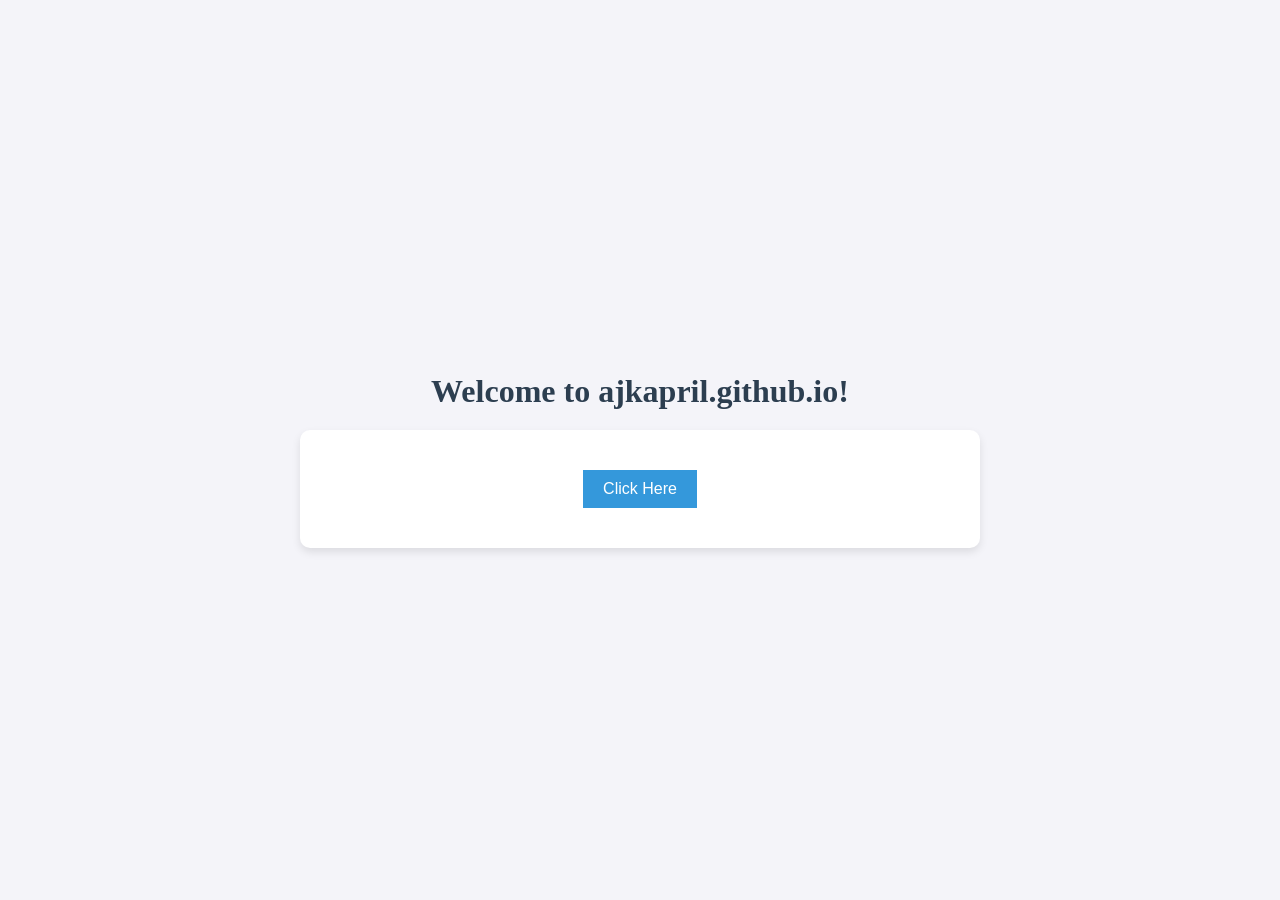
==== index.html @ 16df6cce "Enhance styling and add interactive button Added styles for container, headings, paragraphs, and but" ====
<!DOCTYPE html>
<html lang="en">
  <head>
    <meta charet="UTF-8">
    <meta name="viewport" content="width=device-width, initial-scale=1.0">
    <title>ajkapril.github.io</title>
    <style>
      body { /*overall styling of webpage */
        font-family:'Segoe UI'; /* sets the font for the page */
        background-color: #f4f4f9; /* sets the background colour for the whole page */
        color: #333; /* sets default text colour to dark grey */
        margin: 0; /* removes margin */
        padding: 0; /* removes default inner spacing */
        display: flex; /* turns on Flexbox - makes aligning elements easy */
        flex-direction: column; /* tells Flexbos to stack items inside the body vertically */
        align-items: center; /* centres content horizontally */
        justify-content: center; /* centres content vertically */
        min-height: 100vh; /* ensure the body takes up 100% of the screen height - important for vertical centring */
      }
      .container{ /* targets any class="container" */
        background-color: white; /* makes the background of this box white */
        padding: 40px; /* add 40 pixels of margin inside the bos */
        border-radius: 10px; /* rounds the outer corners */
        box-shadow: 0 4px 8px rgba(0,0,0,0.1); /* adds a semi-transparent drop shadow for 3D effect */
        text-align: center; /* centres text */
        max-width: 600px; /* max width of the box */
        width: 90%; /* box will take up 90% of the screen on smaller devices */
      }
      h1{ /* main title */
        color: #2c3e50; /* heading text colour - dark blue-grey */
        margin-bottom: 20px; /* adds empty space below the heading */    
      }
      p{ /* text paragraphs */
        line-height: 1.6; /* increases vertical space between lines */
        color: #555; /* medium grey */
        margin-bottom: 30px; /* adds space below paragraph */
      }
      .btn{ /* targets any class="btn" */
        background-color: #3498db; /* blue background */
        color: white; /* text inside the button - white */
        border: none; /* removes the default border */
        padding: 10px 20px; /* adds space around the button */
        font-size: 16px; /* text size inside the button */
        cursor: pointer; /* change moue cursor to pointing hand */
        transition: background-color 0.3s ease; /* smoothly animate changes to the background */
      }
      .btn:hover{ /* interactive effect on the button */
        background-color: #2980b9; /* changes background colour when hovering over the button */
      }
    </style>
  </head>
  <body>
    <h1>Welcome to ajkapril.github.io!</h1>
    <div class="container">
      <button class="btn" onclick="showMessage()">Click Here</button>
    </div>
    <script>
      function showMessage() {
        const messageArea = document.getElementById('message-area');
        messageArea.textContent = "Add something here"
      }
    </script>
  </body>
</html>
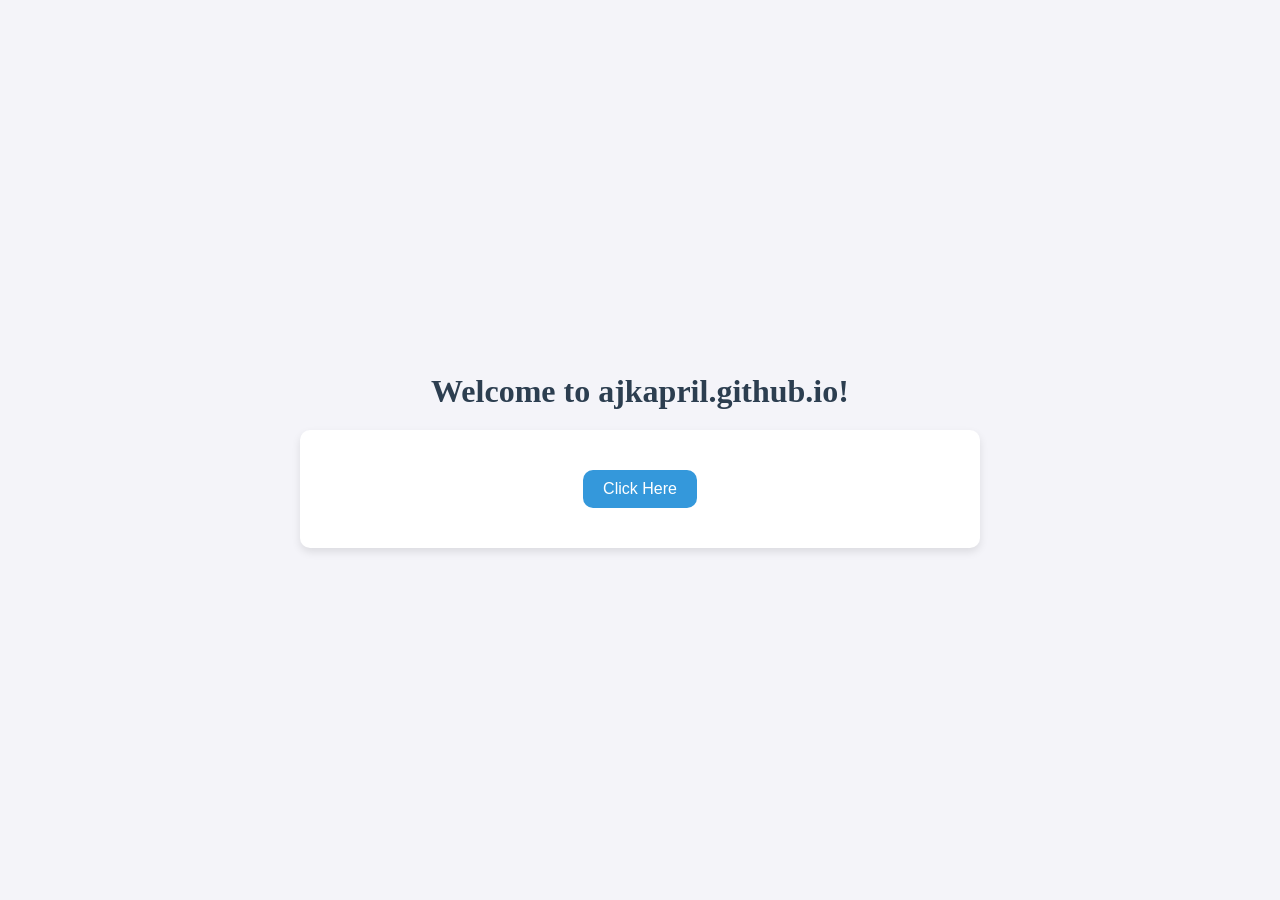
==== commit c28e40db: "Add border-radius to button styling" ====
--- a/index.html
+++ b/index.html
@@ -40,6 +40,7 @@
         color: white; /* text inside the button - white */
         border: none; /* removes the default border */
         padding: 10px 20px; /* adds space around the button */
+        border-radius: 10px; /* round the corner of the button */
         font-size: 16px; /* text size inside the button */
         cursor: pointer; /* change moue cursor to pointing hand */
         transition: background-color 0.3s ease; /* smoothly animate changes to the background */
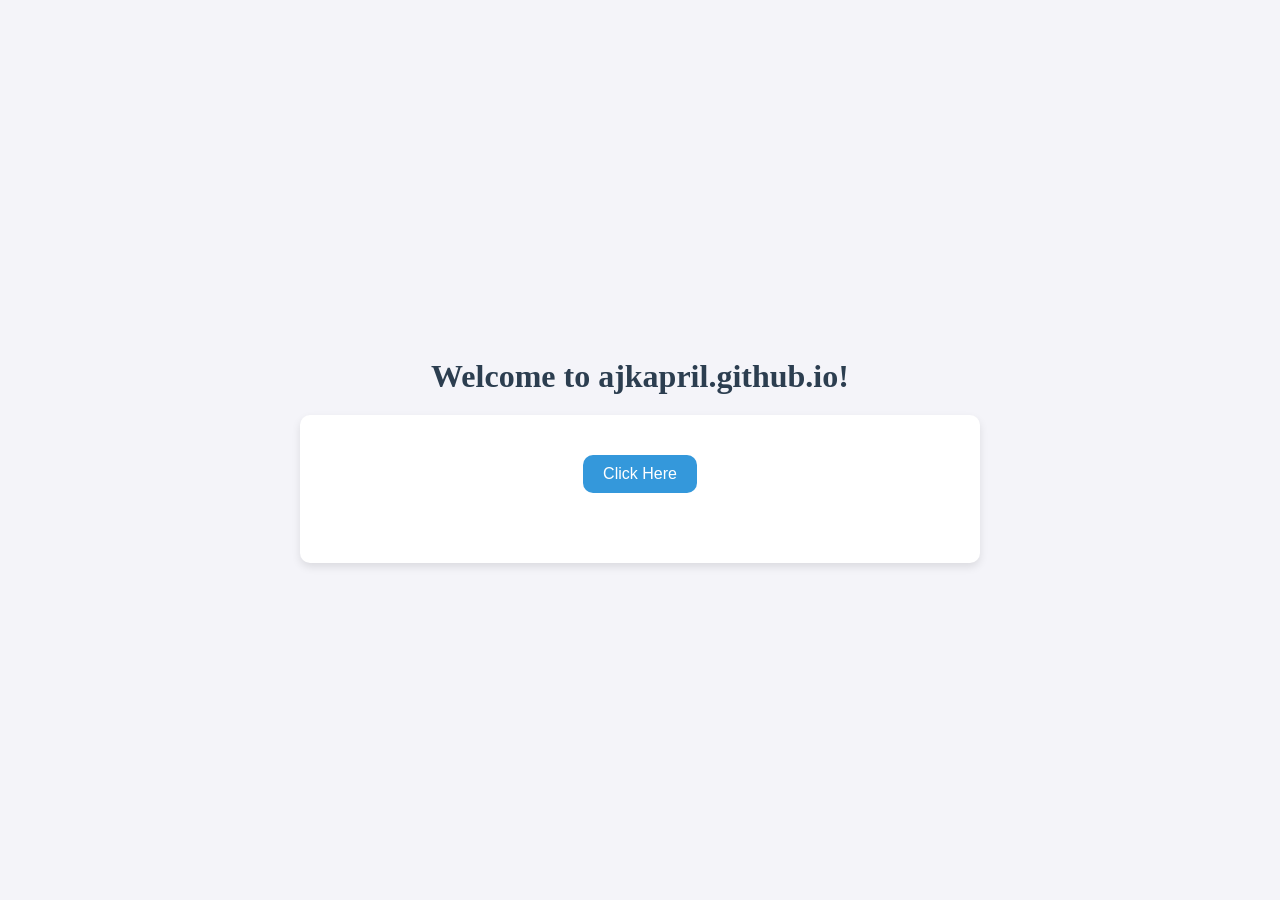
==== commit 41e09580: "Added message display" ====
--- a/index.html
+++ b/index.html
@@ -54,6 +54,7 @@
     <h1>Welcome to ajkapril.github.io!</h1>
     <div class="container">
       <button class="btn" onclick="showMessage()">Click Here</button>
+      <p id="message-area" style="margin-top: 20px; font-weight: bold; color: #27ae60;"></p>
     </div>
     <script>
       function showMessage() {
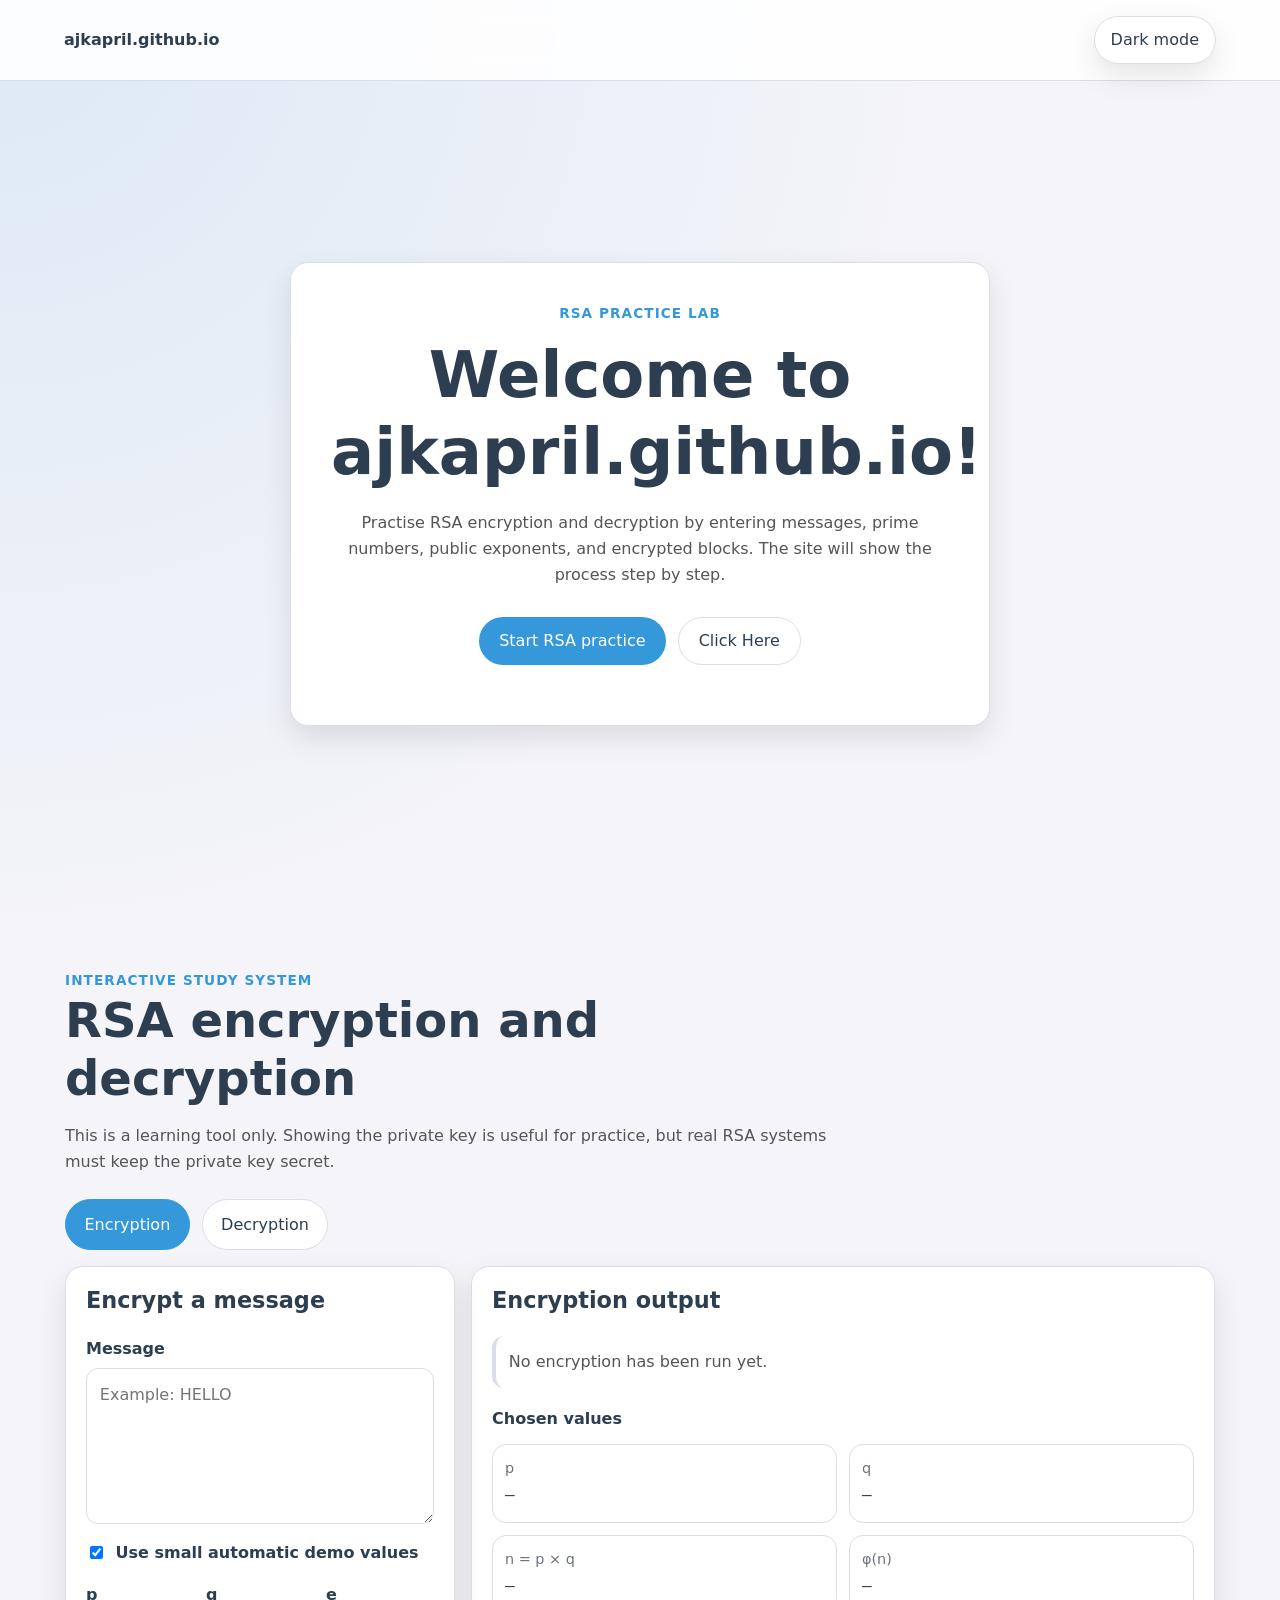
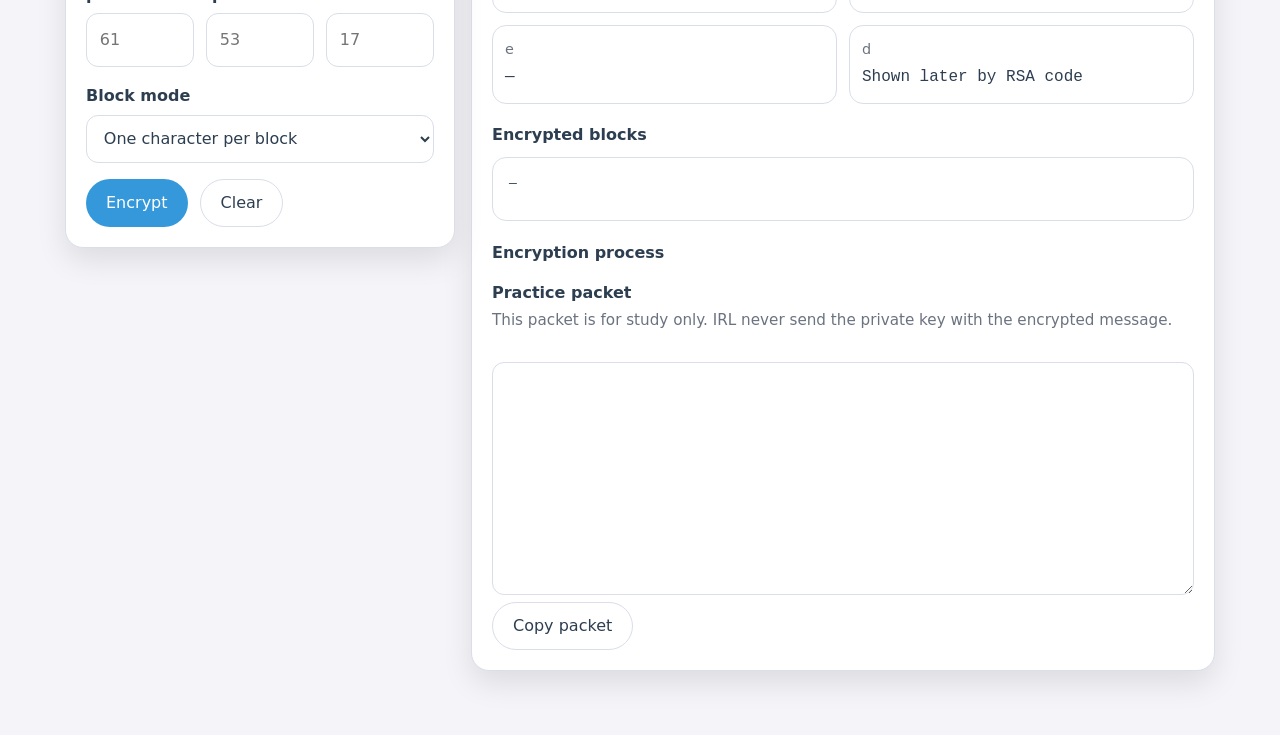
==== commit b326f511: "Update HTML structure and add RSA features" ====
--- a/index.html
+++ b/index.html
@@ -1,66 +1,292 @@
 <!DOCTYPE html>
-<html lang="en">
+<html lang="en" data-theme="light">
   <head>
-    <meta charet="UTF-8">
-    <meta name="viewport" content="width=device-width, initial-scale=1.0">
-    <title>ajkapril.github.io</title>
-    <style>
-      body { /*overall styling of webpage */
-        font-family:'Segoe UI'; /* sets the font for the page */
-        background-color: #f4f4f9; /* sets the background colour for the whole page */
-        color: #333; /* sets default text colour to dark grey */
-        margin: 0; /* removes margin */
-        padding: 0; /* removes default inner spacing */
-        display: flex; /* turns on Flexbox - makes aligning elements easy */
-        flex-direction: column; /* tells Flexbos to stack items inside the body vertically */
-        align-items: center; /* centres content horizontally */
-        justify-content: center; /* centres content vertically */
-        min-height: 100vh; /* ensure the body takes up 100% of the screen height - important for vertical centring */
-      }
-      .container{ /* targets any class="container" */
-        background-color: white; /* makes the background of this box white */
-        padding: 40px; /* add 40 pixels of margin inside the bos */
-        border-radius: 10px; /* rounds the outer corners */
-        box-shadow: 0 4px 8px rgba(0,0,0,0.1); /* adds a semi-transparent drop shadow for 3D effect */
-        text-align: center; /* centres text */
-        max-width: 600px; /* max width of the box */
-        width: 90%; /* box will take up 90% of the screen on smaller devices */
-      }
-      h1{ /* main title */
-        color: #2c3e50; /* heading text colour - dark blue-grey */
-        margin-bottom: 20px; /* adds empty space below the heading */    
-      }
-      p{ /* text paragraphs */
-        line-height: 1.6; /* increases vertical space between lines */
-        color: #555; /* medium grey */
-        margin-bottom: 30px; /* adds space below paragraph */
-      }
-      .btn{ /* targets any class="btn" */
-        background-color: #3498db; /* blue background */
-        color: white; /* text inside the button - white */
-        border: none; /* removes the default border */
-        padding: 10px 20px; /* adds space around the button */
-        border-radius: 10px; /* round the corner of the button */
-        font-size: 16px; /* text size inside the button */
-        cursor: pointer; /* change moue cursor to pointing hand */
-        transition: background-color 0.3s ease; /* smoothly animate changes to the background */
-      }
-      .btn:hover{ /* interactive effect on the button */
-        background-color: #2980b9; /* changes background colour when hovering over the button */
-      }
-    </style>
+    <meta charset="UTF-8" />
+    <meta name="viewport" content="width=device-width, initial-scale=1.0" />
+
+    <title>ajkapril.github.io | RSA Practice Lab</title>
+
+    <link rel="stylesheet" href="styles.css" />
+    <script src="script.js" defer></script>
   </head>
+
   <body>
-    <h1>Welcome to ajkapril.github.io!</h1>
-    <div class="container">
-      <button class="btn" onclick="showMessage()">Click Here</button>
-      <p id="message-area" style="margin-top: 20px; font-weight: bold; color: #27ae60;"></p>
-    </div>
-    <script>
-      function showMessage() {
-        const messageArea = document.getElementById('message-area');
-        messageArea.textContent = "Add something here"
-      }
-    </script>
+    <header class="topbar">
+      <a class="brand" href="#">ajkapril.github.io</a>
+
+      <button
+        id="theme-toggle"
+        class="theme-toggle"
+        type="button"
+        aria-pressed="false"
+      >
+        <span id="theme-toggle-text">Dark mode</span>
+      </button>
+    </header>
+
+    <main>
+      <!-- WELCOME SECTION -->
+      <section class="hero">
+        <div class="container hero-card">
+          <p class="eyebrow">RSA Practice Lab</p>
+
+          <h1>Welcome to ajkapril.github.io!</h1>
+
+          <p>
+            Practise RSA encryption and decryption by entering messages, prime
+            numbers, public exponents, and encrypted blocks. The site will show
+            the process step by step.
+          </p>
+
+          <div class="button-row center">
+            <button id="start-rsa" class="btn" type="button">
+              Start RSA practice
+            </button>
+
+            <button id="show-message" class="btn btn-secondary" type="button">
+              Click Here
+            </button>
+          </div>
+
+          <p id="message-area" class="message-area"></p>
+        </div>
+      </section>
+
+      <!-- RSA LAB SECTION -->
+      <section id="rsa-lab" class="rsa-lab">
+        <div class="container-wide">
+          <div class="section-heading">
+            <p class="eyebrow">Interactive study system</p>
+            <h2>RSA encryption and decryption</h2>
+            <p>
+              This is a learning tool only. Showing the private key is useful
+              for practice, but real RSA systems must keep the private key
+              secret.
+            </p>
+          </div>
+
+          <div class="tabs" role="tablist" aria-label="RSA sections">
+            <button
+              id="encrypt-tab"
+              class="tab-button active"
+              type="button"
+              data-tab-target="encrypt-panel"
+              aria-controls="encrypt-panel"
+              aria-selected="true"
+            >
+              Encryption
+            </button>
+
+            <button
+              id="decrypt-tab"
+              class="tab-button"
+              type="button"
+              data-tab-target="decrypt-panel"
+              aria-controls="decrypt-panel"
+              aria-selected="false"
+            >
+              Decryption
+            </button>
+          </div>
+
+          <!-- ENCRYPTION PANEL -->
+          <section
+            id="encrypt-panel"
+            class="tab-panel active-panel"
+            role="tabpanel"
+            aria-labelledby="encrypt-tab"
+            data-tab-panel
+          >
+            <form id="encrypt-form" class="card form-card">
+              <h3>Encrypt a message</h3>
+
+              <label class="field">
+                <span>Message</span>
+                <textarea
+                  id="encrypt-message"
+                  rows="5"
+                  placeholder="Example: HELLO"
+                  required
+                ></textarea>
+              </label>
+
+              <label class="checkbox-field">
+                <input id="auto-values" type="checkbox" checked />
+                <span>Use small automatic demo values</span>
+              </label>
+
+              <div class="number-grid">
+                <label class="field">
+                  <span>p</span>
+                  <input id="encrypt-p" type="number" min="2" placeholder="61" />
+                </label>
+
+                <label class="field">
+                  <span>q</span>
+                  <input id="encrypt-q" type="number" min="2" placeholder="53" />
+                </label>
+
+                <label class="field">
+                  <span>e</span>
+                  <input id="encrypt-e" type="number" min="2" placeholder="17" />
+                </label>
+              </div>
+
+              <label class="field">
+                <span>Block mode</span>
+                <select id="block-mode">
+                  <option value="one-character">One character per block</option>
+                  <option value="auto">Auto block size</option>
+                </select>
+              </label>
+
+              <div class="button-row">
+                <button class="btn" type="submit">Encrypt</button>
+                <button class="btn btn-secondary" type="reset">Clear</button>
+              </div>
+            </form>
+
+            <section class="card result-card" aria-live="polite">
+              <h3>Encryption output</h3>
+
+              <p id="encrypt-status" class="status">
+                No encryption has been run yet.
+              </p>
+
+              <h4>Chosen values</h4>
+
+              <dl class="key-grid">
+                <div>
+                  <dt>p</dt>
+                  <dd id="out-p">—</dd>
+                </div>
+
+                <div>
+                  <dt>q</dt>
+                  <dd id="out-q">—</dd>
+                </div>
+
+                <div>
+                  <dt>n = p × q</dt>
+                  <dd id="out-n">—</dd>
+                </div>
+
+                <div>
+                  <dt>φ(n)</dt>
+                  <dd id="out-phi">—</dd>
+                </div>
+
+                <div>
+                  <dt>e</dt>
+                  <dd id="out-e">—</dd>
+                </div>
+
+                <div>
+                  <dt>d</dt>
+                  <dd id="out-d">Shown later by RSA code</dd>
+                </div>
+              </dl>
+
+              <h4>Encrypted blocks</h4>
+              <pre id="encrypted-blocks" class="output-box">—</pre>
+
+              <h4>Encryption process</h4>
+              <ol id="encrypt-process" class="steps"></ol>
+
+              <h4>Practice packet</h4>
+              <p class="hint">
+                This packet is for study only. IRL never send the
+                private key with the encrypted message.
+              </p>
+
+              <textarea id="share-packet" rows="8" readonly></textarea>
+
+              <div class="button-row">
+                <button id="copy-packet" class="btn btn-secondary" type="button">
+                  Copy packet
+                </button>
+              </div>
+            </section>
+          </section>
+
+          <!-- DECRYPTION PANEL -->
+          <section
+            id="decrypt-panel"
+            class="tab-panel"
+            role="tabpanel"
+            aria-labelledby="decrypt-tab"
+            data-tab-panel
+            hidden
+          >
+            <form id="decrypt-form" class="card form-card">
+              <h3>Decrypt a message</h3>
+
+              <label class="field">
+                <span>Paste practice packet JSON</span>
+                <textarea
+                  id="decrypt-packet"
+                  rows="6"
+                  placeholder="Paste the packet generated by the encryption section"
+                ></textarea>
+              </label>
+
+              <p class="divider-text">or enter values manually</p>
+
+              <label class="field">
+                <span>Encrypted blocks</span>
+                <textarea
+                  id="decrypt-ciphertext"
+                  rows="4"
+                  placeholder="Example: 3000, 28, 2726"
+                ></textarea>
+              </label>
+
+              <div class="number-grid two-columns">
+                <label class="field">
+                  <span>n</span>
+                  <input id="decrypt-n" type="number" min="2" placeholder="3233" />
+                </label>
+
+                <label class="field">
+                  <span>d</span>
+                  <input id="decrypt-d" type="number" min="2" placeholder="2753" />
+                </label>
+              </div>
+
+              <label class="field">
+                <span>Original block widths</span>
+                <input
+                  id="decrypt-block-widths"
+                  type="text"
+                  placeholder="Example: 3, 3, 3"
+                />
+              </label>
+
+              <div class="button-row">
+                <button class="btn" type="submit">Decrypt</button>
+                <button class="btn btn-secondary" type="reset">Clear</button>
+              </div>
+            </form>
+
+            <section class="card result-card" aria-live="polite">
+              <h3>Decryption output</h3>
+
+              <p id="decrypt-status" class="status">
+                No decryption has been run yet.
+              </p>
+
+              <h4>Recovered message</h4>
+              <pre id="decrypted-message" class="output-box">—</pre>
+
+              <h4>Decrypted blocks</h4>
+              <pre id="decrypt-blocks" class="output-box">—</pre>
+
+              <h4>Decryption process</h4>
+              <ol id="decrypt-process" class="steps"></ol>
+            </section>
+          </section>
+        </div>
+      </section>
+    </main>
   </body>
 </html>
--- a/styles.css
+++ b/styles.css
@@ -0,0 +1,440 @@
+:root {
+  color-scheme: light;
+
+  --bg: #f4f4f9;
+  --bg-soft: #ffffff;
+  --card-bg: #ffffff;
+  --text: #2c3e50;
+  --text-soft: #555;
+  --muted: #6b7280;
+  --border: #d9dee8;
+
+  --accent: #3498db;
+  --accent-hover: #2980b9;
+  --accent-soft: rgba(52, 152, 219, 0.12);
+
+  --success: #27ae60;
+  --danger: #c0392b;
+
+  --shadow: 0 12px 30px rgba(0, 0, 0, 0.1);
+  --radius: 18px;
+}
+
+html[data-theme="dark"] {
+  color-scheme: dark;
+
+  --bg: #0f172a;
+  --bg-soft: #111827;
+  --card-bg: #172033;
+  --text: #e5e7eb;
+  --text-soft: #cbd5e1;
+  --muted: #94a3b8;
+  --border: #334155;
+
+  --accent: #60a5fa;
+  --accent-hover: #3b82f6;
+  --accent-soft: rgba(96, 165, 250, 0.16);
+
+  --success: #4ade80;
+  --danger: #f87171;
+
+  --shadow: 0 12px 30px rgba(0, 0, 0, 0.35);
+}
+
+* {
+  box-sizing: border-box;
+}
+
+html {
+  scroll-behavior: smooth;
+}
+
+body {
+  margin: 0;
+  padding: 0;
+  min-height: 100vh;
+  font-family: "Segoe UI", system-ui, -apple-system, BlinkMacSystemFont, sans-serif;
+  background:
+    radial-gradient(circle at top left, var(--accent-soft), transparent 35%),
+    var(--bg);
+  color: var(--text);
+  line-height: 1.6;
+}
+
+button,
+input,
+textarea,
+select {
+  font: inherit;
+}
+
+button {
+  cursor: pointer;
+}
+
+.topbar {
+  position: sticky;
+  top: 0;
+  z-index: 10;
+
+  display: flex;
+  justify-content: space-between;
+  align-items: center;
+  gap: 1rem;
+
+  padding: 1rem 5%;
+  background: color-mix(in srgb, var(--bg-soft) 88%, transparent);
+  border-bottom: 1px solid var(--border);
+  backdrop-filter: blur(14px);
+}
+
+.brand {
+  color: var(--text);
+  font-weight: 700;
+  text-decoration: none;
+}
+
+.theme-toggle {
+  border: 1px solid var(--border);
+  border-radius: 999px;
+  background: var(--card-bg);
+  color: var(--text);
+  padding: 0.65rem 1rem;
+  box-shadow: var(--shadow);
+}
+
+.theme-toggle:hover {
+  border-color: var(--accent);
+}
+
+.hero {
+  min-height: calc(100vh - 75px);
+  display: flex;
+  justify-content: center;
+  align-items: center;
+  padding: 3rem 1rem;
+}
+
+.container {
+  background-color: var(--card-bg);
+  padding: 40px;
+  border-radius: var(--radius);
+  box-shadow: var(--shadow);
+  text-align: center;
+  max-width: 700px;
+  width: 90%;
+  border: 1px solid var(--border);
+}
+
+.container-wide {
+  max-width: 1150px;
+  width: min(1150px, calc(100% - 2rem));
+  margin: 0 auto;
+}
+
+.hero-card {
+  position: relative;
+  overflow: hidden;
+}
+
+.eyebrow {
+  margin: 0 0 0.75rem;
+  color: var(--accent);
+  font-weight: 700;
+  letter-spacing: 0.08em;
+  text-transform: uppercase;
+  font-size: 0.85rem;
+}
+
+h1,
+h2,
+h3,
+h4 {
+  color: var(--text);
+  line-height: 1.2;
+}
+
+h1 {
+  margin: 0 0 20px;
+  font-size: clamp(2.1rem, 5vw, 4rem);
+}
+
+h2 {
+  margin: 0 0 0.75rem;
+  font-size: clamp(1.9rem, 4vw, 3rem);
+}
+
+h3 {
+  margin-top: 0;
+  font-size: 1.4rem;
+}
+
+h4 {
+  margin-bottom: 0.75rem;
+}
+
+p {
+  color: var(--text-soft);
+  margin-bottom: 30px;
+}
+
+.btn {
+  background-color: var(--accent);
+  color: white;
+  border: none;
+  padding: 10px 20px;
+  border-radius: 999px;
+  font-size: 16px;
+  transition:
+    background-color 0.3s ease,
+    transform 0.2s ease,
+    box-shadow 0.2s ease;
+}
+
+.btn:hover {
+  background-color: var(--accent-hover);
+  transform: translateY(-1px);
+}
+
+.btn-secondary {
+  background-color: transparent;
+  color: var(--text);
+  border: 1px solid var(--border);
+}
+
+.btn-secondary:hover {
+  background-color: var(--accent-soft);
+  color: var(--text);
+}
+
+.button-row {
+  display: flex;
+  flex-wrap: wrap;
+  gap: 0.75rem;
+}
+
+.button-row.center {
+  justify-content: center;
+}
+
+.message-area {
+  margin-top: 20px;
+  margin-bottom: 0;
+  font-weight: bold;
+  color: var(--success);
+}
+
+.rsa-lab {
+  padding: 4rem 0;
+}
+
+.section-heading {
+  max-width: 800px;
+  margin-bottom: 1.5rem;
+}
+
+.section-heading p {
+  margin-bottom: 0;
+}
+
+.tabs {
+  display: flex;
+  flex-wrap: wrap;
+  gap: 0.75rem;
+  margin-bottom: 1rem;
+}
+
+.tab-button {
+  border: 1px solid var(--border);
+  background: var(--card-bg);
+  color: var(--text);
+  padding: 0.75rem 1.15rem;
+  border-radius: 999px;
+}
+
+.tab-button.active {
+  background: var(--accent);
+  color: white;
+  border-color: var(--accent);
+}
+
+.tab-panel {
+  display: none;
+}
+
+.tab-panel.active-panel {
+  display: grid;
+  grid-template-columns: minmax(280px, 390px) minmax(0, 1fr);
+  gap: 1rem;
+  align-items: start;
+}
+
+.tab-panel[hidden] {
+  display: none;
+}
+
+.card {
+  background: var(--card-bg);
+  border: 1px solid var(--border);
+  border-radius: var(--radius);
+  box-shadow: var(--shadow);
+  padding: 1.25rem;
+}
+
+.form-card {
+  position: sticky;
+  top: 95px;
+}
+
+.field {
+  display: grid;
+  gap: 0.4rem;
+  margin-bottom: 1rem;
+}
+
+.field span,
+.checkbox-field span {
+  color: var(--text);
+  font-weight: 650;
+}
+
+input,
+textarea,
+select {
+  width: 100%;
+  border: 1px solid var(--border);
+  border-radius: 12px;
+  padding: 0.8rem;
+  background: var(--bg-soft);
+  color: var(--text);
+}
+
+textarea {
+  resize: vertical;
+}
+
+input:focus,
+textarea:focus,
+select:focus,
+button:focus-visible {
+  outline: 3px solid var(--accent-soft);
+  border-color: var(--accent);
+}
+
+.checkbox-field {
+  display: flex;
+  align-items: flex-start;
+  gap: 0.6rem;
+  margin-bottom: 1rem;
+}
+
+.checkbox-field input {
+  width: auto;
+  margin-top: 0.35rem;
+}
+
+.number-grid {
+  display: grid;
+  grid-template-columns: repeat(3, 1fr);
+  gap: 0.75rem;
+}
+
+.number-grid.two-columns {
+  grid-template-columns: repeat(2, 1fr);
+}
+
+.status {
+  border-left: 4px solid var(--border);
+  background: var(--bg-soft);
+  border-radius: 12px;
+  padding: 0.8rem;
+  margin-bottom: 1.25rem;
+}
+
+.status[data-kind="success"] {
+  border-left-color: var(--success);
+}
+
+.status[data-kind="error"] {
+  border-left-color: var(--danger);
+  color: var(--danger);
+}
+
+.status[data-kind="working"] {
+  border-left-color: var(--accent);
+}
+
+.key-grid {
+  display: grid;
+  grid-template-columns: repeat(2, minmax(0, 1fr));
+  gap: 0.75rem;
+}
+
+.key-grid div {
+  border: 1px solid var(--border);
+  border-radius: 14px;
+  background: var(--bg-soft);
+  padding: 0.75rem;
+}
+
+.key-grid dt {
+  color: var(--muted);
+  font-size: 0.9rem;
+}
+
+.key-grid dd {
+  margin: 0.25rem 0 0;
+  overflow-wrap: anywhere;
+  font-family: Consolas, "Courier New", monospace;
+}
+
+.output-box {
+  min-height: 4rem;
+  white-space: pre-wrap;
+  overflow-wrap: anywhere;
+  border: 1px solid var(--border);
+  border-radius: 14px;
+  background: var(--bg-soft);
+  padding: 1rem;
+  color: var(--text);
+}
+
+.steps {
+  padding-left: 1.4rem;
+}
+
+.steps li {
+  margin-bottom: 0.8rem;
+}
+
+.hint {
+  color: var(--muted);
+  font-size: 0.95rem;
+  margin-top: -0.4rem;
+}
+
+.divider-text {
+  text-align: center;
+  color: var(--muted);
+  margin: 1.25rem 0;
+}
+
+@media (max-width: 850px) {
+  .tab-panel.active-panel {
+    grid-template-columns: 1fr;
+  }
+
+  .form-card {
+    position: static;
+  }
+
+  .number-grid,
+  .number-grid.two-columns,
+  .key-grid {
+    grid-template-columns: 1fr;
+  }
+
+  .topbar {
+    padding-inline: 1rem;
+  }
+}
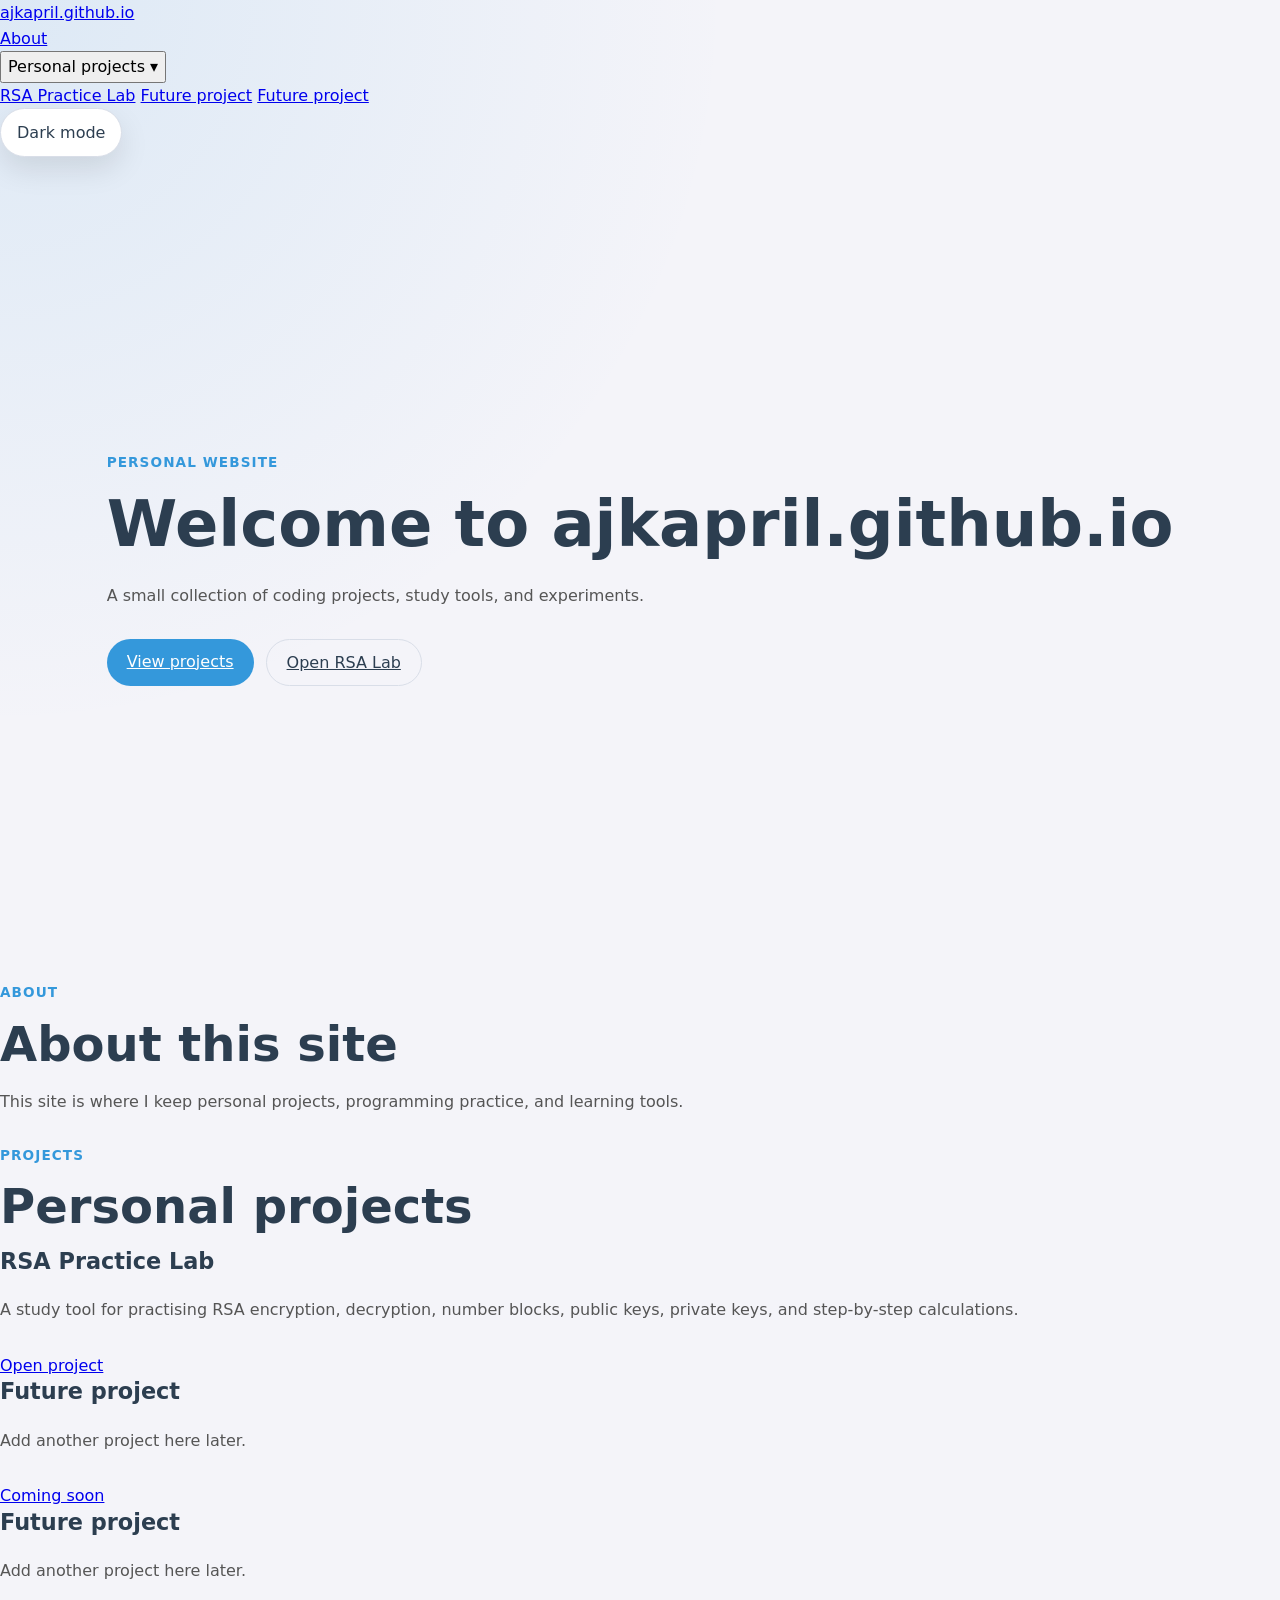
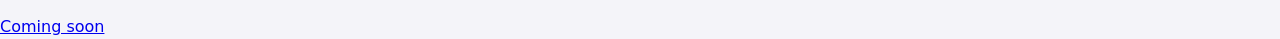
==== commit 49c83c85: "Refactor index.html for better structure and content Updated the title and navigation structure, mod" ====
--- a/index.html
+++ b/index.html
@@ -4,15 +4,32 @@
     <meta charset="UTF-8" />
     <meta name="viewport" content="width=device-width, initial-scale=1.0" />
 
-    <title>ajkapril.github.io | RSA Practice Lab</title>
+    <title>ajkapril.github.io</title>
 
     <link rel="stylesheet" href="styles.css" />
     <script src="script.js" defer></script>
   </head>
 
   <body>
-    <header class="topbar">
-      <a class="brand" href="#">ajkapril.github.io</a>
+    <header class="site-header">
+      <a class="logo" href="index.html">ajkapril.github.io</a>
+
+      <nav class="main-nav" aria-label="Main navigation">
+        <a href="#about">About</a>
+
+        <div class="dropdown">
+          <button class="dropdown-button" type="button">
+            Personal projects
+            <span aria-hidden="true">▾</span>
+          </button>
+
+          <div class="dropdown-menu">
+            <a href="projects/rsa/">RSA Practice Lab</a>
+            <a href="#">Future project</a>
+            <a href="#">Future project</a>
+          </div>
+        </div>
+      </nav>
 
       <button
         id="theme-toggle"
@@ -20,271 +37,85 @@
         type="button"
         aria-pressed="false"
       >
-        <span id="theme-toggle-text">Dark mode</span>
+        Dark mode
       </button>
     </header>
 
     <main>
-      <!-- WELCOME SECTION -->
       <section class="hero">
-        <div class="container hero-card">
-          <p class="eyebrow">RSA Practice Lab</p>
+        <div class="hero-card">
+          <p class="eyebrow">Personal website</p>
 
-          <h1>Welcome to ajkapril.github.io!</h1>
+          <h1>Welcome to ajkapril.github.io</h1>
 
           <p>
-            Practise RSA encryption and decryption by entering messages, prime
-            numbers, public exponents, and encrypted blocks. The site will show
-            the process step by step.
+            A small collection of coding projects, study tools, and experiments.
           </p>
 
-          <div class="button-row center">
-            <button id="start-rsa" class="btn" type="button">
-              Start RSA practice
-            </button>
-
-            <button id="show-message" class="btn btn-secondary" type="button">
-              Click Here
-            </button>
+          <div class="button-row">
+            <a class="btn" href="#projects">View projects</a>
+            <a class="btn btn-secondary" href="projects/rsa/">Open RSA Lab</a>
           </div>
-
-          <p id="message-area" class="message-area"></p>
         </div>
       </section>
 
-      <!-- RSA LAB SECTION -->
-      <section id="rsa-lab" class="rsa-lab">
-        <div class="container-wide">
-          <div class="section-heading">
-            <p class="eyebrow">Interactive study system</p>
-            <h2>RSA encryption and decryption</h2>
-            <p>
-              This is a learning tool only. Showing the private key is useful
-              for practice, but real RSA systems must keep the private key
-              secret.
-            </p>
-          </div>
+      <section id="about" class="section">
+        <div class="section-inner">
+          <p class="eyebrow">About</p>
 
-          <div class="tabs" role="tablist" aria-label="RSA sections">
-            <button
-              id="encrypt-tab"
-              class="tab-button active"
-              type="button"
-              data-tab-target="encrypt-panel"
-              aria-controls="encrypt-panel"
-              aria-selected="true"
-            >
-              Encryption
-            </button>
+          <h2>About this site</h2>
 
-            <button
-              id="decrypt-tab"
-              class="tab-button"
-              type="button"
-              data-tab-target="decrypt-panel"
-              aria-controls="decrypt-panel"
-              aria-selected="false"
-            >
-              Decryption
-            </button>
-          </div>
+          <p>
+            This site is where I keep personal projects, programming practice,
+            and learning tools.
+          </p>
+        </div>
+      </section>
 
-          <!-- ENCRYPTION PANEL -->
-          <section
-            id="encrypt-panel"
-            class="tab-panel active-panel"
-            role="tabpanel"
-            aria-labelledby="encrypt-tab"
-            data-tab-panel
-          >
-            <form id="encrypt-form" class="card form-card">
-              <h3>Encrypt a message</h3>
+      <section id="projects" class="section">
+        <div class="section-inner">
+          <p class="eyebrow">Projects</p>
 
-              <label class="field">
-                <span>Message</span>
-                <textarea
-                  id="encrypt-message"
-                  rows="5"
-                  placeholder="Example: HELLO"
-                  required
-                ></textarea>
-              </label>
+          <h2>Personal projects</h2>
 
-              <label class="checkbox-field">
-                <input id="auto-values" type="checkbox" checked />
-                <span>Use small automatic demo values</span>
-              </label>
+          <div class="project-grid">
+            <article class="project-card">
+              <h3>RSA Practice Lab</h3>
 
-              <div class="number-grid">
-                <label class="field">
-                  <span>p</span>
-                  <input id="encrypt-p" type="number" min="2" placeholder="61" />
-                </label>
-
-                <label class="field">
-                  <span>q</span>
-                  <input id="encrypt-q" type="number" min="2" placeholder="53" />
-                </label>
-
-                <label class="field">
-                  <span>e</span>
-                  <input id="encrypt-e" type="number" min="2" placeholder="17" />
-                </label>
-              </div>
-
-              <label class="field">
-                <span>Block mode</span>
-                <select id="block-mode">
-                  <option value="one-character">One character per block</option>
-                  <option value="auto">Auto block size</option>
-                </select>
-              </label>
-
-              <div class="button-row">
-                <button class="btn" type="submit">Encrypt</button>
-                <button class="btn btn-secondary" type="reset">Clear</button>
-              </div>
-            </form>
-
-            <section class="card result-card" aria-live="polite">
-              <h3>Encryption output</h3>
-
-              <p id="encrypt-status" class="status">
-                No encryption has been run yet.
+              <p>
+                A study tool for practising RSA encryption, decryption, number
+                blocks, public keys, private keys, and step-by-step calculations.
               </p>
 
-              <h4>Chosen values</h4>
+              <a class="project-link" href="projects/rsa/">
+                Open project
+              </a>
+            </article>
 
-              <dl class="key-grid">
-                <div>
-                  <dt>p</dt>
-                  <dd id="out-p">—</dd>
-                </div>
+            <article class="project-card muted-card">
+              <h3>Future project</h3>
 
-                <div>
-                  <dt>q</dt>
-                  <dd id="out-q">—</dd>
-                </div>
-
-                <div>
-                  <dt>n = p × q</dt>
-                  <dd id="out-n">—</dd>
-                </div>
-
-                <div>
-                  <dt>φ(n)</dt>
-                  <dd id="out-phi">—</dd>
-                </div>
-
-                <div>
-                  <dt>e</dt>
-                  <dd id="out-e">—</dd>
-                </div>
-
-                <div>
-                  <dt>d</dt>
-                  <dd id="out-d">Shown later by RSA code</dd>
-                </div>
-              </dl>
-
-              <h4>Encrypted blocks</h4>
-              <pre id="encrypted-blocks" class="output-box">—</pre>
-
-              <h4>Encryption process</h4>
-              <ol id="encrypt-process" class="steps"></ol>
-
-              <h4>Practice packet</h4>
-              <p class="hint">
-                This packet is for study only. IRL never send the
-                private key with the encrypted message.
+              <p>
+                Add another project here later.
               </p>
 
-              <textarea id="share-packet" rows="8" readonly></textarea>
+              <a class="project-link disabled-link" href="#">
+                Coming soon
+              </a>
+            </article>
 
-              <div class="button-row">
-                <button id="copy-packet" class="btn btn-secondary" type="button">
-                  Copy packet
-                </button>
-              </div>
-            </section>
-          </section>
+            <article class="project-card muted-card">
+              <h3>Future project</h3>
 
-          <!-- DECRYPTION PANEL -->
-          <section
-            id="decrypt-panel"
-            class="tab-panel"
-            role="tabpanel"
-            aria-labelledby="decrypt-tab"
-            data-tab-panel
-            hidden
-          >
-            <form id="decrypt-form" class="card form-card">
-              <h3>Decrypt a message</h3>
-
-              <label class="field">
-                <span>Paste practice packet JSON</span>
-                <textarea
-                  id="decrypt-packet"
-                  rows="6"
-                  placeholder="Paste the packet generated by the encryption section"
-                ></textarea>
-              </label>
-
-              <p class="divider-text">or enter values manually</p>
-
-              <label class="field">
-                <span>Encrypted blocks</span>
-                <textarea
-                  id="decrypt-ciphertext"
-                  rows="4"
-                  placeholder="Example: 3000, 28, 2726"
-                ></textarea>
-              </label>
-
-              <div class="number-grid two-columns">
-                <label class="field">
-                  <span>n</span>
-                  <input id="decrypt-n" type="number" min="2" placeholder="3233" />
-                </label>
-
-                <label class="field">
-                  <span>d</span>
-                  <input id="decrypt-d" type="number" min="2" placeholder="2753" />
-                </label>
-              </div>
-
-              <label class="field">
-                <span>Original block widths</span>
-                <input
-                  id="decrypt-block-widths"
-                  type="text"
-                  placeholder="Example: 3, 3, 3"
-                />
-              </label>
-
-              <div class="button-row">
-                <button class="btn" type="submit">Decrypt</button>
-                <button class="btn btn-secondary" type="reset">Clear</button>
-              </div>
-            </form>
-
-            <section class="card result-card" aria-live="polite">
-              <h3>Decryption output</h3>
-
-              <p id="decrypt-status" class="status">
-                No decryption has been run yet.
+              <p>
+                Add another project here later.
               </p>
 
-              <h4>Recovered message</h4>
-              <pre id="decrypted-message" class="output-box">—</pre>
-
-              <h4>Decrypted blocks</h4>
-              <pre id="decrypt-blocks" class="output-box">—</pre>
-
-              <h4>Decryption process</h4>
-              <ol id="decrypt-process" class="steps"></ol>
-            </section>
-          </section>
+              <a class="project-link disabled-link" href="#">
+                Coming soon
+              </a>
+            </article>
+          </div>
         </div>
       </section>
     </main>
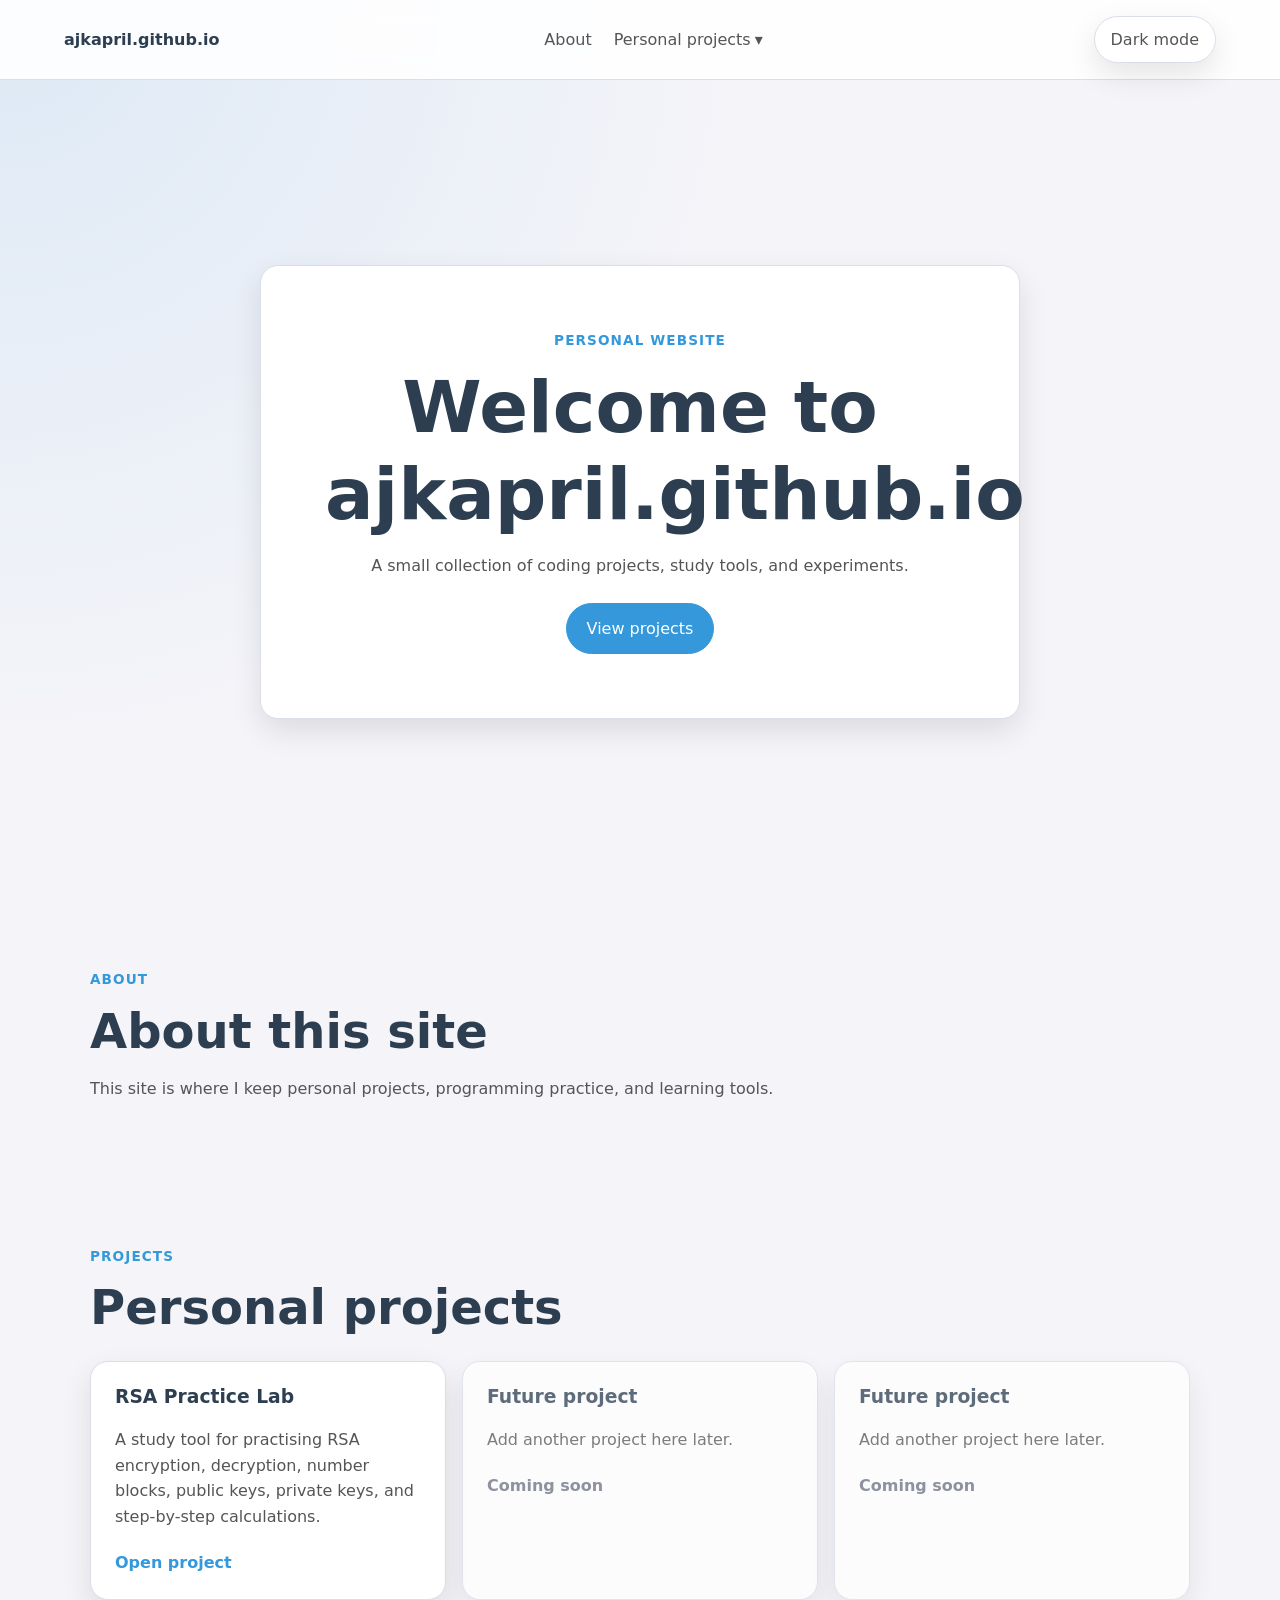
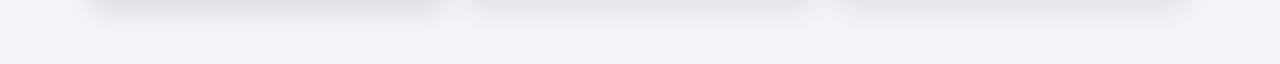
==== commit 4b2fb9ce: "Comment out RSA Lab button in index.html" ====
--- a/index.html
+++ b/index.html
@@ -54,7 +54,8 @@
 
           <div class="button-row">
             <a class="btn" href="#projects">View projects</a>
-            <a class="btn btn-secondary" href="projects/rsa/">Open RSA Lab</a>
+            <!-- IF I WANT TO ADD ANOTHER BUTTON FOR A STANDOUT PROJECT
+            <a class="btn btn-secondary" href="projects/rsa/">Open RSA Lab</a> -->
           </div>
         </div>
       </section>
--- a/styles.css
+++ b/styles.css
@@ -2,7 +2,6 @@
   color-scheme: light;
 
   --bg: #f4f4f9;
-  --bg-soft: #ffffff;
   --card-bg: #ffffff;
   --text: #2c3e50;
   --text-soft: #555;
@@ -13,9 +12,6 @@
   --accent-hover: #2980b9;
   --accent-soft: rgba(52, 152, 219, 0.12);
 
-  --success: #27ae60;
-  --danger: #c0392b;
-
   --shadow: 0 12px 30px rgba(0, 0, 0, 0.1);
   --radius: 18px;
 }
@@ -24,7 +20,6 @@
   color-scheme: dark;
 
   --bg: #0f172a;
-  --bg-soft: #111827;
   --card-bg: #172033;
   --text: #e5e7eb;
   --text-soft: #cbd5e1;
@@ -35,9 +30,6 @@
   --accent-hover: #3b82f6;
   --accent-soft: rgba(96, 165, 250, 0.16);
 
-  --success: #4ade80;
-  --danger: #f87171;
-
   --shadow: 0 12px 30px rgba(0, 0, 0, 0.35);
 }
 
@@ -51,7 +43,6 @@
 
 body {
   margin: 0;
-  padding: 0;
   min-height: 100vh;
   font-family: "Segoe UI", system-ui, -apple-system, BlinkMacSystemFont, sans-serif;
   background:
@@ -61,380 +52,264 @@
   line-height: 1.6;
 }
 
+a {
+  color: inherit;
+}
+
 button,
-input,
-textarea,
-select {
+a {
   font: inherit;
 }
 
-button {
-  cursor: pointer;
-}
-
-.topbar {
+.site-header {
   position: sticky;
   top: 0;
   z-index: 10;
 
   display: flex;
+  align-items: center;
   justify-content: space-between;
+  gap: 1rem;
+
+  padding: 1rem 5%;
+  background: color-mix(in srgb, var(--card-bg) 88%, transparent);
+  border-bottom: 1px solid var(--border);
+  backdrop-filter: blur(14px);
+}
+
+.logo {
+  font-weight: 750;
+  text-decoration: none;
+  color: var(--text);
+}
+
+.main-nav {
+  display: flex;
   align-items: center;
   gap: 1rem;
-
-  padding: 1rem 5%;
-  background: color-mix(in srgb, var(--bg-soft) 88%, transparent);
-  border-bottom: 1px solid var(--border);
-  backdrop-filter: blur(14px);
-}
-
-.brand {
-  color: var(--text);
-  font-weight: 700;
+}
+
+.main-nav a,
+.dropdown-button,
+.theme-toggle {
+  border: none;
+  background: transparent;
+  color: var(--text-soft);
   text-decoration: none;
+  cursor: pointer;
+}
+
+.main-nav a:hover,
+.dropdown-button:hover,
+.theme-toggle:hover {
+  color: var(--accent);
+}
+
+.dropdown {
+  position: relative;
+}
+
+.dropdown-button {
+  display: flex;
+  align-items: center;
+  gap: 0.25rem;
+}
+
+.dropdown-menu {
+  position: absolute;
+  top: calc(100% + 0.75rem);
+  right: 0;
+
+  display: none;
+  min-width: 220px;
+
+  padding: 0.5rem;
+  background: var(--card-bg);
+  border: 1px solid var(--border);
+  border-radius: 14px;
+  box-shadow: var(--shadow);
+}
+
+.dropdown-menu a {
+  display: block;
+  padding: 0.75rem;
+  border-radius: 10px;
+  color: var(--text);
+}
+
+.dropdown-menu a:hover {
+  background: var(--accent-soft);
+}
+
+.dropdown.open .dropdown-menu {
+  display: block;
 }
 
 .theme-toggle {
   border: 1px solid var(--border);
   border-radius: 999px;
+  padding: 0.6rem 1rem;
   background: var(--card-bg);
-  color: var(--text);
-  padding: 0.65rem 1rem;
   box-shadow: var(--shadow);
-}
-
-.theme-toggle:hover {
-  border-color: var(--accent);
 }
 
 .hero {
   min-height: calc(100vh - 75px);
+
   display: flex;
   justify-content: center;
   align-items: center;
+
   padding: 3rem 1rem;
 }
 
-.container {
-  background-color: var(--card-bg);
-  padding: 40px;
-  border-radius: var(--radius);
-  box-shadow: var(--shadow);
+.hero-card {
+  max-width: 760px;
+  width: min(760px, 92%);
+  padding: clamp(2rem, 5vw, 4rem);
+
   text-align: center;
-  max-width: 700px;
-  width: 90%;
-  border: 1px solid var(--border);
-}
-
-.container-wide {
-  max-width: 1150px;
-  width: min(1150px, calc(100% - 2rem));
-  margin: 0 auto;
-}
-
-.hero-card {
-  position: relative;
-  overflow: hidden;
-}
-
-.eyebrow {
-  margin: 0 0 0.75rem;
-  color: var(--accent);
-  font-weight: 700;
-  letter-spacing: 0.08em;
-  text-transform: uppercase;
-  font-size: 0.85rem;
-}
-
-h1,
-h2,
-h3,
-h4 {
-  color: var(--text);
-  line-height: 1.2;
-}
-
-h1 {
-  margin: 0 0 20px;
-  font-size: clamp(2.1rem, 5vw, 4rem);
-}
-
-h2 {
-  margin: 0 0 0.75rem;
-  font-size: clamp(1.9rem, 4vw, 3rem);
-}
-
-h3 {
-  margin-top: 0;
-  font-size: 1.4rem;
-}
-
-h4 {
-  margin-bottom: 0.75rem;
-}
-
-p {
-  color: var(--text-soft);
-  margin-bottom: 30px;
-}
-
-.btn {
-  background-color: var(--accent);
-  color: white;
-  border: none;
-  padding: 10px 20px;
-  border-radius: 999px;
-  font-size: 16px;
-  transition:
-    background-color 0.3s ease,
-    transform 0.2s ease,
-    box-shadow 0.2s ease;
-}
-
-.btn:hover {
-  background-color: var(--accent-hover);
-  transform: translateY(-1px);
-}
-
-.btn-secondary {
-  background-color: transparent;
-  color: var(--text);
-  border: 1px solid var(--border);
-}
-
-.btn-secondary:hover {
-  background-color: var(--accent-soft);
-  color: var(--text);
-}
-
-.button-row {
-  display: flex;
-  flex-wrap: wrap;
-  gap: 0.75rem;
-}
-
-.button-row.center {
-  justify-content: center;
-}
-
-.message-area {
-  margin-top: 20px;
-  margin-bottom: 0;
-  font-weight: bold;
-  color: var(--success);
-}
-
-.rsa-lab {
-  padding: 4rem 0;
-}
-
-.section-heading {
-  max-width: 800px;
-  margin-bottom: 1.5rem;
-}
-
-.section-heading p {
-  margin-bottom: 0;
-}
-
-.tabs {
-  display: flex;
-  flex-wrap: wrap;
-  gap: 0.75rem;
-  margin-bottom: 1rem;
-}
-
-.tab-button {
-  border: 1px solid var(--border);
-  background: var(--card-bg);
-  color: var(--text);
-  padding: 0.75rem 1.15rem;
-  border-radius: 999px;
-}
-
-.tab-button.active {
-  background: var(--accent);
-  color: white;
-  border-color: var(--accent);
-}
-
-.tab-panel {
-  display: none;
-}
-
-.tab-panel.active-panel {
-  display: grid;
-  grid-template-columns: minmax(280px, 390px) minmax(0, 1fr);
-  gap: 1rem;
-  align-items: start;
-}
-
-.tab-panel[hidden] {
-  display: none;
-}
-
-.card {
   background: var(--card-bg);
   border: 1px solid var(--border);
   border-radius: var(--radius);
   box-shadow: var(--shadow);
-  padding: 1.25rem;
-}
-
-.form-card {
-  position: sticky;
-  top: 95px;
-}
-
-.field {
+}
+
+.eyebrow {
+  margin: 0 0 0.75rem;
+  color: var(--accent);
+  font-weight: 750;
+  letter-spacing: 0.08em;
+  text-transform: uppercase;
+  font-size: 0.85rem;
+}
+
+h1,
+h2,
+h3 {
+  color: var(--text);
+  line-height: 1.2;
+}
+
+h1 {
+  margin: 0 0 1rem;
+  font-size: clamp(2.4rem, 6vw, 4.5rem);
+}
+
+h2 {
+  margin: 0 0 1rem;
+  font-size: clamp(2rem, 4vw, 3rem);
+}
+
+h3 {
+  margin-top: 0;
+}
+
+p {
+  color: var(--text-soft);
+}
+
+.button-row {
+  display: flex;
+  flex-wrap: wrap;
+  justify-content: center;
+  gap: 0.75rem;
+  margin-top: 1.5rem;
+}
+
+.btn {
+  display: inline-block;
+  padding: 0.75rem 1.25rem;
+  border-radius: 999px;
+
+  background: var(--accent);
+  color: white;
+  text-decoration: none;
+  border: 1px solid var(--accent);
+
+  transition:
+    background-color 0.25s ease,
+    transform 0.2s ease;
+}
+
+.btn:hover {
+  background: var(--accent-hover);
+  transform: translateY(-1px);
+}
+
+.btn-secondary {
+  background: transparent;
+  color: var(--text);
+  border-color: var(--border);
+}
+
+.btn-secondary:hover {
+  background: var(--accent-soft);
+}
+
+.section {
+  padding: 4rem 1rem;
+}
+
+.section-inner {
+  width: min(1100px, 100%);
+  margin: 0 auto;
+}
+
+.project-grid {
   display: grid;
-  gap: 0.4rem;
-  margin-bottom: 1rem;
-}
-
-.field span,
-.checkbox-field span {
-  color: var(--text);
-  font-weight: 650;
-}
-
-input,
-textarea,
-select {
-  width: 100%;
+  grid-template-columns: repeat(3, minmax(0, 1fr));
+  gap: 1rem;
+  margin-top: 1.5rem;
+}
+
+.project-card {
+  padding: 1.5rem;
+  background: var(--card-bg);
   border: 1px solid var(--border);
-  border-radius: 12px;
-  padding: 0.8rem;
-  background: var(--bg-soft);
-  color: var(--text);
-}
-
-textarea {
-  resize: vertical;
-}
-
-input:focus,
-textarea:focus,
-select:focus,
-button:focus-visible {
-  outline: 3px solid var(--accent-soft);
-  border-color: var(--accent);
-}
-
-.checkbox-field {
-  display: flex;
-  align-items: flex-start;
-  gap: 0.6rem;
-  margin-bottom: 1rem;
-}
-
-.checkbox-field input {
-  width: auto;
-  margin-top: 0.35rem;
-}
-
-.number-grid {
-  display: grid;
-  grid-template-columns: repeat(3, 1fr);
-  gap: 0.75rem;
-}
-
-.number-grid.two-columns {
-  grid-template-columns: repeat(2, 1fr);
-}
-
-.status {
-  border-left: 4px solid var(--border);
-  background: var(--bg-soft);
-  border-radius: 12px;
-  padding: 0.8rem;
+  border-radius: var(--radius);
+  box-shadow: var(--shadow);
+}
+
+.project-card p {
   margin-bottom: 1.25rem;
 }
 
-.status[data-kind="success"] {
-  border-left-color: var(--success);
-}
-
-.status[data-kind="error"] {
-  border-left-color: var(--danger);
-  color: var(--danger);
-}
-
-.status[data-kind="working"] {
-  border-left-color: var(--accent);
-}
-
-.key-grid {
-  display: grid;
-  grid-template-columns: repeat(2, minmax(0, 1fr));
-  gap: 0.75rem;
-}
-
-.key-grid div {
-  border: 1px solid var(--border);
-  border-radius: 14px;
-  background: var(--bg-soft);
-  padding: 0.75rem;
-}
-
-.key-grid dt {
+.project-link {
+  color: var(--accent);
+  font-weight: 700;
+  text-decoration: none;
+}
+
+.project-link:hover {
+  text-decoration: underline;
+}
+
+.muted-card {
+  opacity: 0.75;
+}
+
+.disabled-link {
   color: var(--muted);
-  font-size: 0.9rem;
-}
-
-.key-grid dd {
-  margin: 0.25rem 0 0;
-  overflow-wrap: anywhere;
-  font-family: Consolas, "Courier New", monospace;
-}
-
-.output-box {
-  min-height: 4rem;
-  white-space: pre-wrap;
-  overflow-wrap: anywhere;
-  border: 1px solid var(--border);
-  border-radius: 14px;
-  background: var(--bg-soft);
-  padding: 1rem;
-  color: var(--text);
-}
-
-.steps {
-  padding-left: 1.4rem;
-}
-
-.steps li {
-  margin-bottom: 0.8rem;
-}
-
-.hint {
-  color: var(--muted);
-  font-size: 0.95rem;
-  margin-top: -0.4rem;
-}
-
-.divider-text {
-  text-align: center;
-  color: var(--muted);
-  margin: 1.25rem 0;
-}
-
-@media (max-width: 850px) {
-  .tab-panel.active-panel {
+  pointer-events: none;
+}
+
+@media (max-width: 800px) {
+  .site-header {
+    align-items: flex-start;
+    flex-direction: column;
+  }
+
+  .main-nav {
+    flex-wrap: wrap;
+  }
+
+  .dropdown-menu {
+    left: 0;
+    right: auto;
+  }
+
+  .project-grid {
     grid-template-columns: 1fr;
   }
-
-  .form-card {
-    position: static;
-  }
-
-  .number-grid,
-  .number-grid.two-columns,
-  .key-grid {
-    grid-template-columns: 1fr;
-  }
-
-  .topbar {
-    padding-inline: 1rem;
-  }
-}
+}
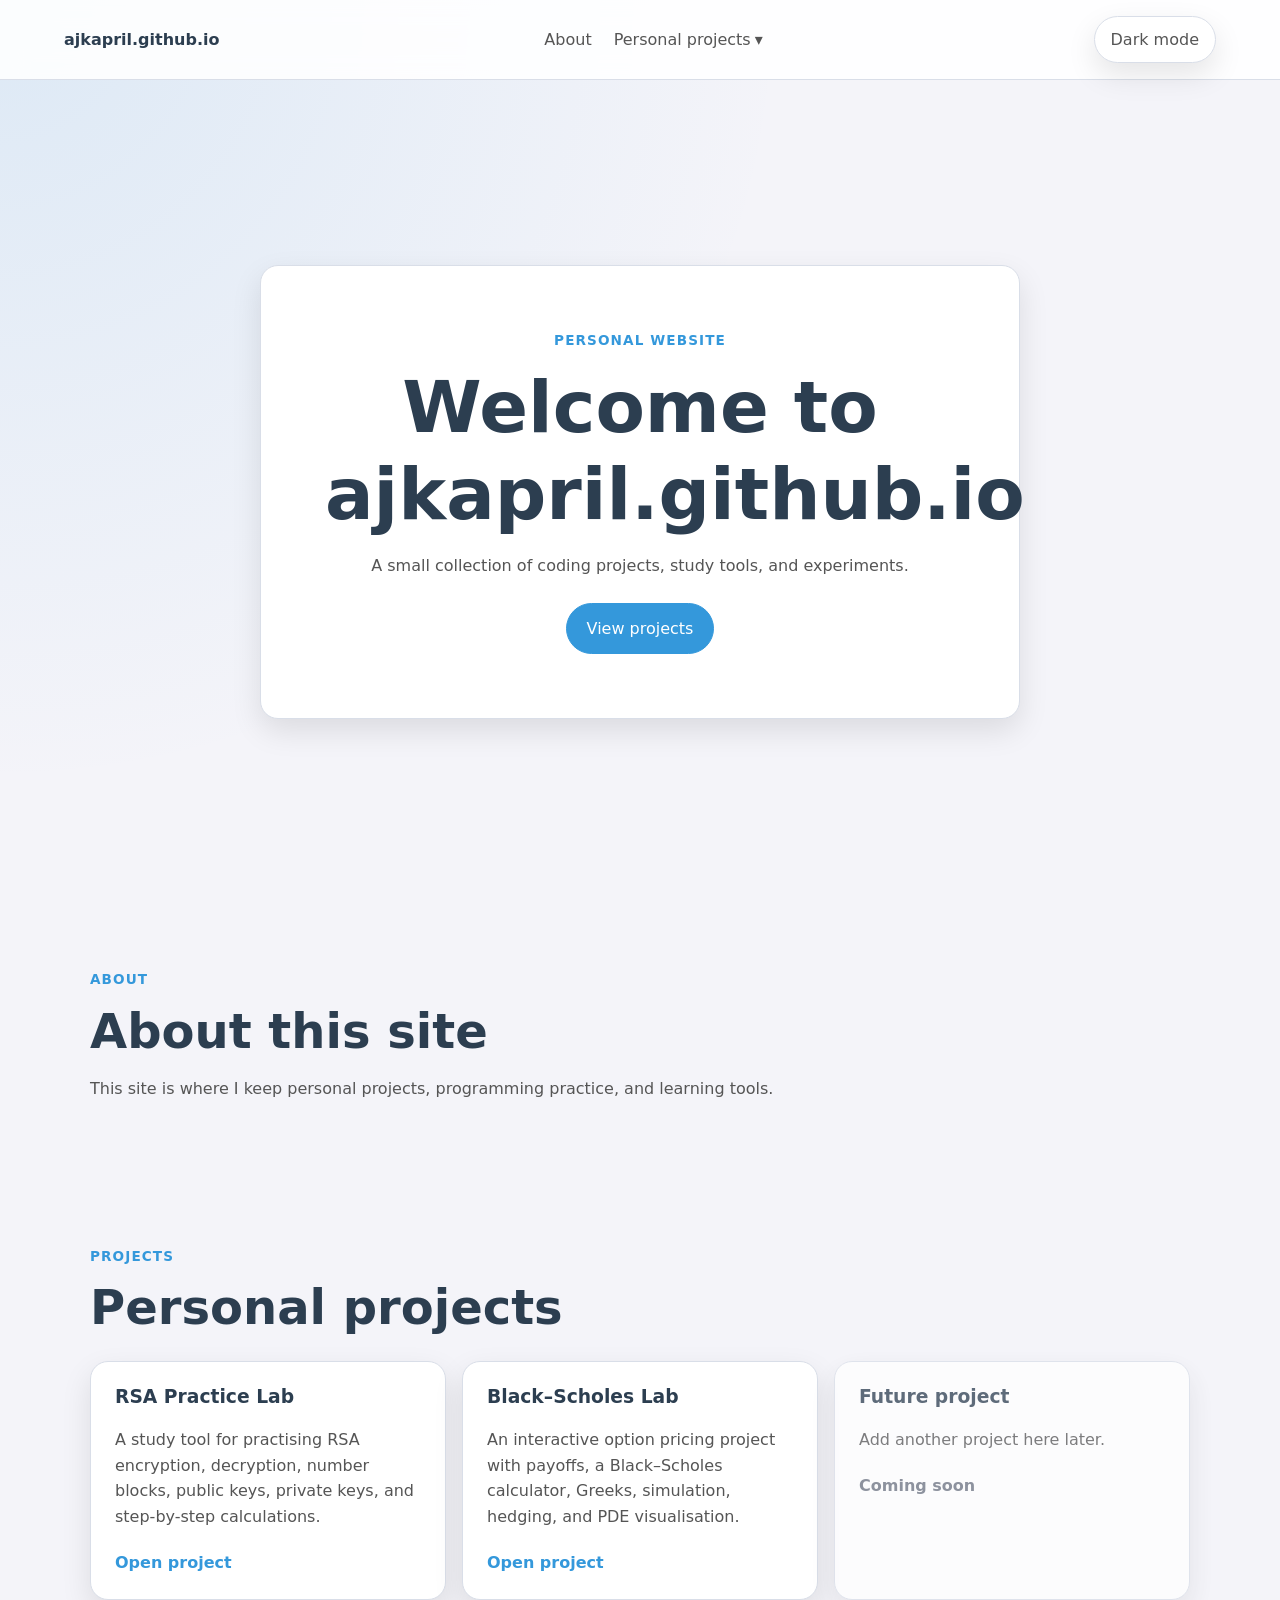
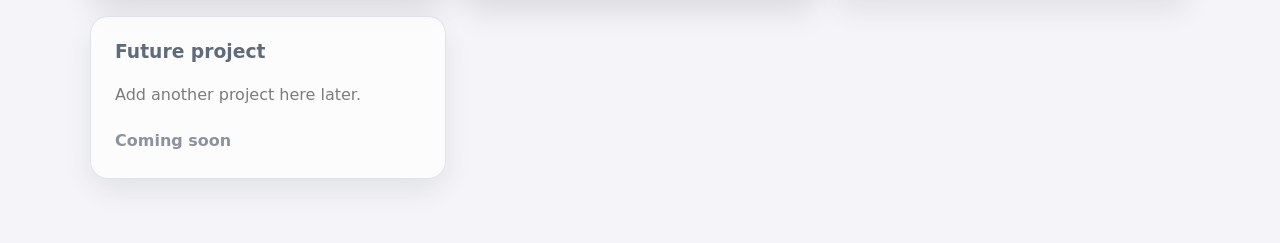
==== commit 7c49542a: "Add Black–Scholes Lab project card to index.html Added a new project card for the Black–Scholes Lab " ====
--- a/index.html
+++ b/index.html
@@ -25,6 +25,7 @@
 
           <div class="dropdown-menu">
             <a href="projects/rsa/">RSA Practice Lab</a>
+            <a href="projects/black-scholes/">Black–Scholes Lab</a>
             <a href="#">Future project</a>
             <a href="#">Future project</a>
           </div>
@@ -93,6 +94,17 @@
               </a>
             </article>
 
+            <article class="project-card">
+              <h3>Black–Scholes Lab</h3>
+              <p>
+                An interactive option pricing project with payoffs, a Black–Scholes calculator,
+                Greeks, simulation, hedging, and PDE visualisation.
+              </p>
+              <a class="project-link" href="projects/black-scholes/">
+                Open project
+              </a>
+            </article>
+
             <article class="project-card muted-card">
               <h3>Future project</h3>
 
